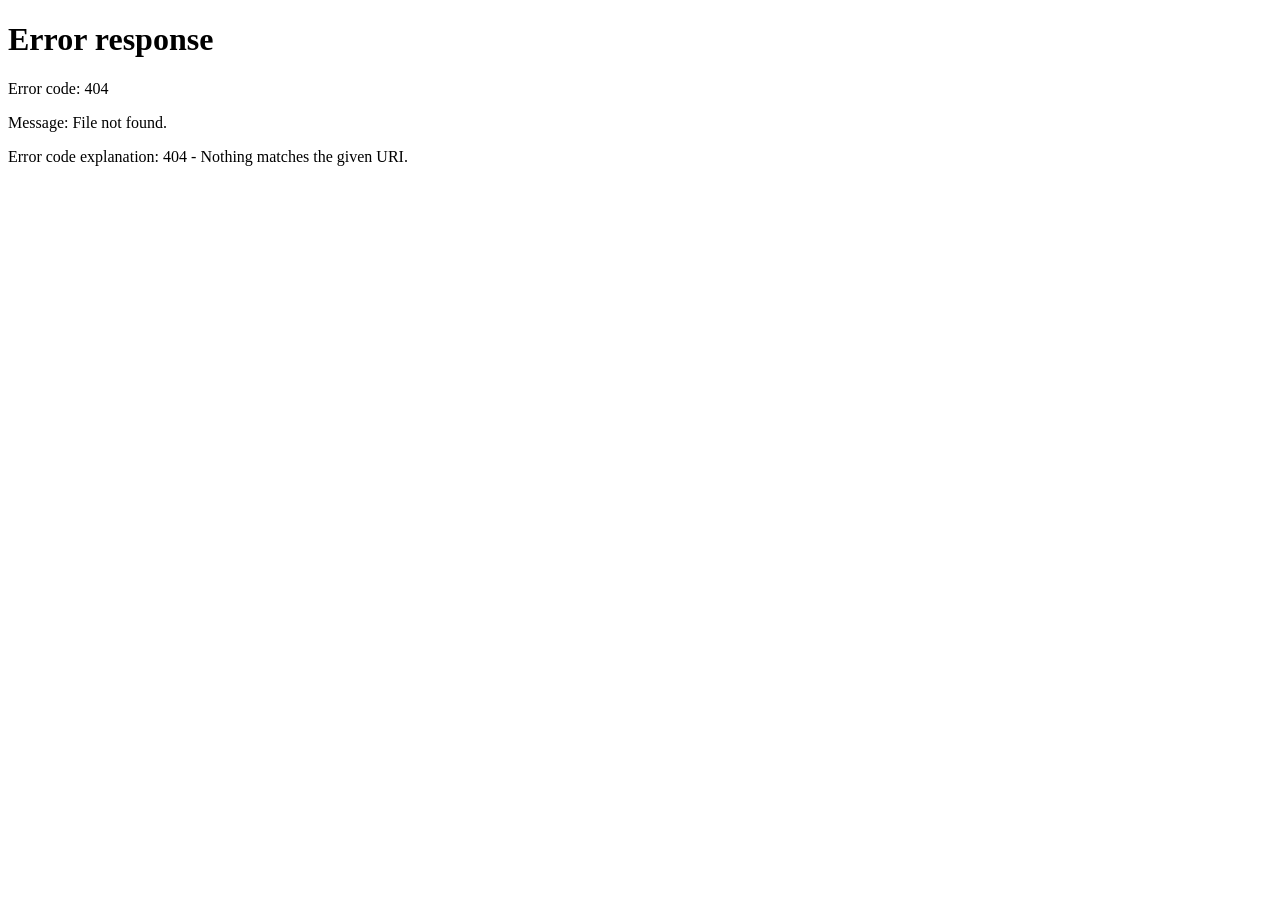
==== frontend1/templates/index.html @ 1a83d8db "changed" ====
<!doctype html>
<html lang="en">
<head>
  <meta charset="utf-8">
  <meta name="viewport" content="width=device-width, initial-scale=1">
  <meta http-equiv="refresh" content="0; url=pages/login.html">
  <title>VerdictAI</title>
</head>
<body>
  <p><a href="pages/login.html">Open VerdictAI</a></p>
</body>
</html>
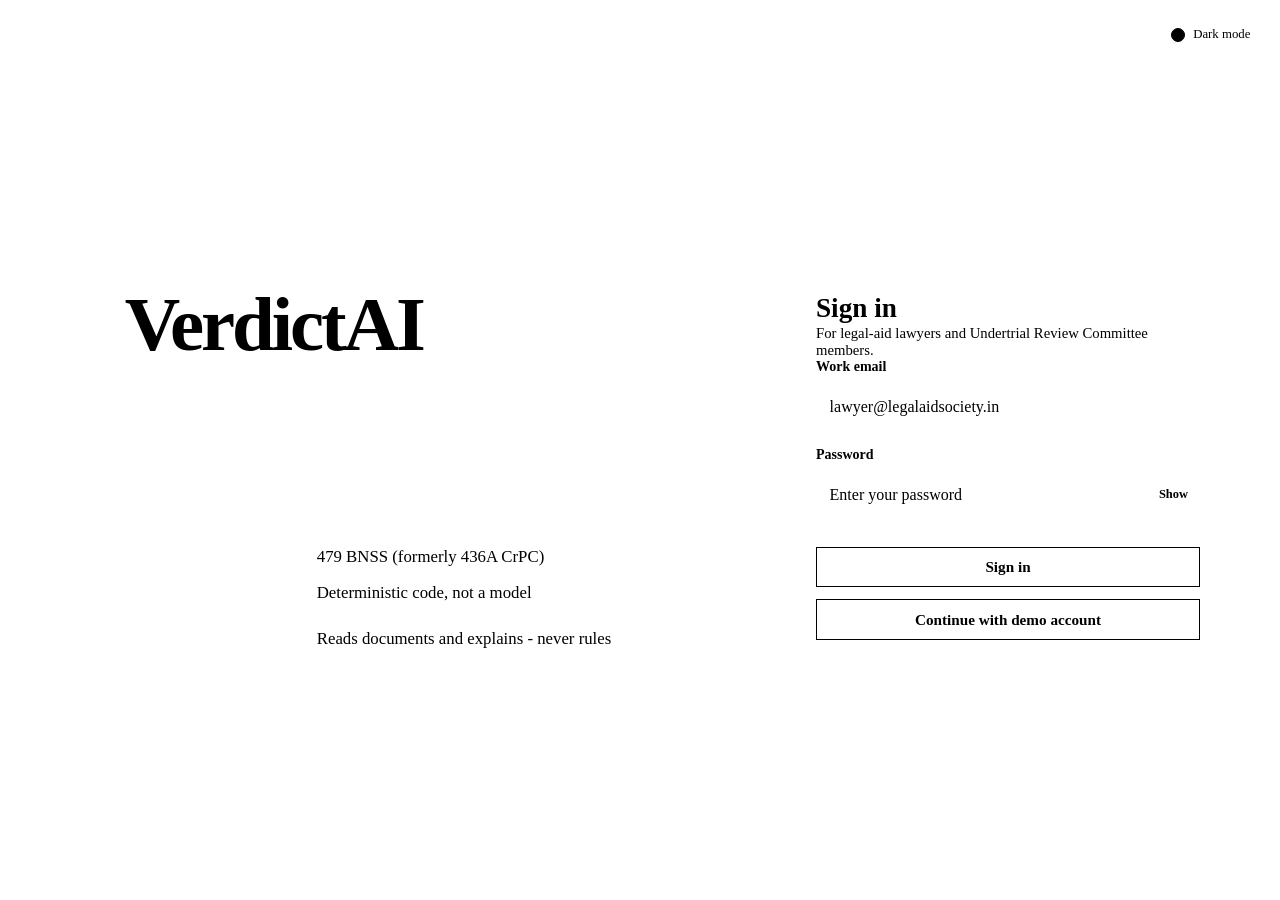
==== commit 82f9c37b: "feat(frontend): update frontend1 to match backend API format, fix asset paths and typos" ====
--- a/frontend1/templates/index.html
+++ b/frontend1/templates/index.html
@@ -3,10 +3,10 @@
 <head>
   <meta charset="utf-8">
   <meta name="viewport" content="width=device-width, initial-scale=1">
-  <meta http-equiv="refresh" content="0; url=pages/login.html">
+  <meta http-equiv="refresh" content="0; url=login.html">
   <title>VerdictAI</title>
 </head>
 <body>
-  <p><a href="pages/login.html">Open VerdictAI</a></p>
+  <p><a href="login.html">Open VerdictAI</a></p>
 </body>
 </html>
